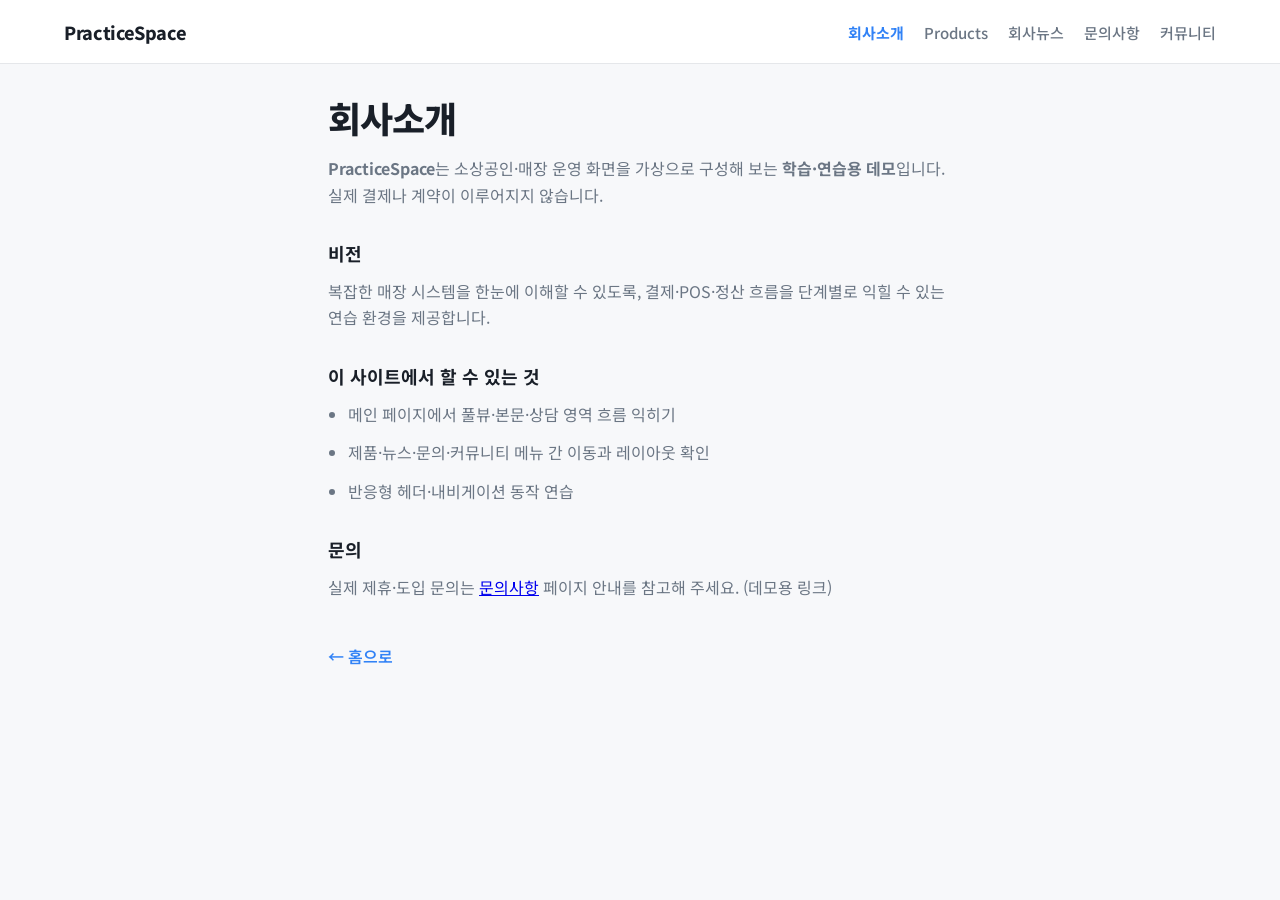
==== about-us.html @ 1f7ce04a "main" ====
<!DOCTYPE html>
<html lang="ko">
<head>
    <meta charset="UTF-8">
    <meta name="viewport" content="width=device-width, initial-scale=1.0">
    <title>회사소개 — PracticeSpace</title>
    <link rel="preconnect" href="https://fonts.googleapis.com">
    <link rel="preconnect" href="https://fonts.gstatic.com" crossorigin>
    <link href="https://fonts.googleapis.com/css2?family=Noto+Sans+KR:wght@400;500;600;700;800&display=swap" rel="stylesheet">
    <link rel="stylesheet" href="css/style.css">
</head>
<body class="subpage-body">
    <header class="tp-header">
        <div class="tp-header__inner">
            <a href="index.html" class="tp-logo" aria-label="PracticeSpace 홈">
                <span class="tp-logo__text">PracticeSpace</span>
            </a>
            <button type="button" class="tp-nav-toggle" aria-label="메뉴 열기" aria-expanded="false" aria-controls="tp-nav"></button>
            <nav id="tp-nav" class="tp-nav" aria-label="Main navigation">
                <ul class="tp-nav__list">
                    <li><a href="about-us.html" aria-current="page">회사소개</a></li>
                    <li><a href="products.html">Products</a></li>
                    <li><a href="company-news.html">회사뉴스</a></li>
                    <li><a href="reviews-inquiries.html">문의사항</a></li>
                    <li><a href="customer-support.html">커뮤니티</a></li>
                </ul>
            </nav>
        </div>
    </header>
    <main class="sub-main">
        <h1>회사소개</h1>
        <p><strong>PracticeSpace</strong>는 소상공인·매장 운영 화면을 가상으로 구성해 보는 <strong>학습·연습용 데모</strong>입니다. 실제 결제나 계약이 이루어지지 않습니다.</p>
        <h2>비전</h2>
        <p>복잡한 매장 시스템을 한눈에 이해할 수 있도록, 결제·POS·정산 흐름을 단계별로 익힐 수 있는 연습 환경을 제공합니다.</p>
        <h2>이 사이트에서 할 수 있는 것</h2>
        <ul>
            <li>메인 페이지에서 풀뷰·본문·상담 영역 흐름 익히기</li>
            <li>제품·뉴스·문의·커뮤니티 메뉴 간 이동과 레이아웃 확인</li>
            <li>반응형 헤더·내비게이션 동작 연습</li>
        </ul>
        <h2>문의</h2>
        <p>실제 제휴·도입 문의는 <a href="reviews-inquiries.html">문의사항</a> 페이지 안내를 참고해 주세요. (데모용 링크)</p>
        <a class="sub-back" href="index.html">← 홈으로</a>
    </main>
    <script src="js/script.js"></script>
</body>
</html>
---- css/style.css ----
/* PracticeSpace 레이아웃 + fullPage (첫/중/끝 3섹션) */
:root {
  --tp-blue: #3182f6;
  --tp-blue-dark: #1b64da;
  --tp-bg: #f7f8fa;
  --tp-text: #191f28;
  --tp-muted: #6b7684;
  --tp-line: rgba(0, 27, 55, 0.1);
  --header-h: 4rem;
}

*,
*::before,
*::after {
  box-sizing: border-box;
}

html {
  scroll-behavior: smooth;
}

body {
  margin: 0;
  font-family: "Noto Sans KR", system-ui, sans-serif;
  font-size: 16px;
  color: var(--tp-text);
  background: #fff;
  -webkit-font-smoothing: antialiased;
}

/* —— Header —— */
.tp-header {
  position: fixed;
  top: 0;
  left: 0;
  right: 0;
  z-index: 300;
  height: var(--header-h);
  background: rgba(255, 255, 255, 0.92);
  backdrop-filter: blur(12px);
  border-bottom: 1px solid var(--tp-line);
}

.tp-header__inner {
  display: flex;
  align-items: center;
  justify-content: space-between;
  max-width: 1200px;
  height: 100%;
  margin: 0 auto;
  padding: 0 clamp(1rem, 3vw, 1.5rem);
}

.tp-logo {
  display: inline-flex;
  align-items: center;
  gap: 0.5rem;
  text-decoration: none;
  color: var(--tp-text);
  font-weight: 800;
  font-size: 1.125rem;
  letter-spacing: -0.02em;
}

.tp-logo__mark {
  width: 1.75rem;
  height: 1.75rem;
  border-radius: 8px;
  background: linear-gradient(135deg, var(--tp-blue) 0%, #5b9eff 100%);
}

.tp-nav-toggle {
  display: none;
  width: 2.75rem;
  height: 2.75rem;
  border: none;
  border-radius: 10px;
  background: var(--tp-bg);
  cursor: pointer;
}

.tp-nav-toggle::before {
  content: "";
  display: block;
  width: 1.15rem;
  height: 2px;
  margin: 0 auto;
  background: var(--tp-text);
  border-radius: 1px;
  box-shadow: 0 -6px 0 var(--tp-text), 0 6px 0 var(--tp-text);
}

.tp-nav {
  display: flex;
  align-items: center;
  gap: clamp(1rem, 2vw, 2rem);
}

.tp-nav__list {
  display: flex;
  flex-wrap: wrap;
  gap: 0.35rem 1.25rem;
  list-style: none;
  margin: 0;
  padding: 0;
}

.tp-nav__list a {
  color: var(--tp-muted);
  text-decoration: none;
  font-size: 0.9375rem;
  font-weight: 500;
  white-space: nowrap;
}

.tp-nav__list a:hover {
  color: var(--tp-text);
}

.tp-nav__list a[aria-current="page"] {
  color: var(--tp-blue);
  font-weight: 700;
}

.tp-nav__cta {
  display: flex;
  align-items: center;
  gap: 0.5rem;
}

.tp-btn {
  display: inline-flex;
  align-items: center;
  justify-content: center;
  padding: 0.55rem 1rem;
  font-size: 0.875rem;
  font-weight: 600;
  border-radius: 10px;
  text-decoration: none;
  border: none;
  cursor: pointer;
  font-family: inherit;
  transition: background 0.2s, color 0.2s, transform 0.15s;
}

.tp-btn--primary {
  background: var(--tp-blue);
  color: #fff;
}

.tp-btn--primary:hover {
  background: var(--tp-blue-dark);
}

.tp-btn--ghost {
  background: transparent;
  color: var(--tp-text);
  border: 1px solid var(--tp-line);
}

.tp-btn--ghost:hover {
  background: var(--tp-bg);
}

.tp-btn--lg {
  padding: 0.85rem 1.5rem;
  font-size: 1rem;
  border-radius: 12px;
}

.tp-btn--inverse {
  background: #fff;
  color: var(--tp-blue);
}

.tp-btn--inverse:hover {
  background: #eef4ff;
}

.tp-btn--ghost-inverse {
  background: transparent;
  color: rgba(255, 255, 255, 0.92);
  border: 1px solid rgba(255, 255, 255, 0.35);
}

.tp-btn--ghost-inverse:hover {
  background: rgba(255, 255, 255, 0.1);
}

@media (max-width: 960px) {
  .tp-nav-toggle {
    display: block;
  }

  .tp-nav {
    position: fixed;
    top: var(--header-h);
    left: 0;
    right: 0;
    flex-direction: column;
    align-items: stretch;
    padding: 1rem 1.25rem 1.5rem;
    background: #fff;
    border-bottom: 1px solid var(--tp-line);
    visibility: hidden;
    opacity: 0;
    transform: translateY(-6px);
    pointer-events: none;
    transition: opacity 0.2s, visibility 0.2s, transform 0.2s;
  }

  .tp-nav.is-open {
    visibility: visible;
    opacity: 1;
    transform: translateY(0);
    pointer-events: auto;
  }

  .tp-nav__list {
    flex-direction: column;
    gap: 0;
  }

  .tp-nav__list li {
    border-bottom: 1px solid var(--tp-line);
  }

  .tp-nav__list a {
    display: block;
    padding: 0.85rem 0;
  }

  .tp-nav__cta {
    flex-direction: column;
    margin-top: 0.75rem;
  }

  .tp-nav__cta .tp-btn {
    width: 100%;
  }
}

/* —— fullPage sections —— */
.tp-main .section {
  position: relative;
}

/* autoScrolling: false — 문서 스크롤이 막히지 않도록 */
html.fp-enabled,
html.fp-enabled body {
  height: auto;
  min-height: 100%;
  overflow-x: hidden;
  overflow-y: auto;
}

html.fp-enabled #fullpage.tp-main {
  height: auto !important;
  touch-action: pan-y;
}

.section-intro {
  position: relative;
  display: flex;
  align-items: center;
  justify-content: center;
  min-height: 100vh;
  overflow: hidden;
  background: #0c1220;
  color: #fff;
}

.intro-bg-flicking.flicking-viewport {
  position: absolute;
  inset: 0;
  z-index: 0;
  width: 100%;
  height: 100%;
}

.intro-bg-flicking .flicking-camera,
.intro-bg-flicking .flicking-panel {
  height: 100%;
}

.intro-bg-flicking .flicking-panel {
  width: 100%;
  margin: 0;
  overflow: hidden;
}

.intro-bg-flicking .flicking-panel img {
  display: block;
  width: 100%;
  height: 100%;
  object-fit: cover;
  object-position: center;
  transform: scale(1.03);
  pointer-events: none;
  user-select: none;
}

.intro-bg-overlay {
  position: absolute;
  inset: 0;
  z-index: 1;
  pointer-events: none;
  background: linear-gradient(
    120deg,
    rgba(8, 12, 24, 0.88) 0%,
    rgba(12, 20, 40, 0.55) 45%,
    rgba(15, 23, 42, 0.42) 100%
  );
}

.section-intro__inner {
  position: relative;
  z-index: 2;
  text-align: center;
  max-width: 40rem;
  padding: 2rem clamp(1rem, 4vw, 2rem);
}

.section-intro__badge {
  display: inline-flex;
  align-items: center;
  justify-content: center;
  width: 2rem;
  height: 2rem;
  margin: 0 auto 1rem;
  border-radius: 50%;
  background: #fff;
  font-weight: 800;
  font-size: 0.875rem;
  color: var(--tp-blue);
  box-shadow: 0 4px 16px rgba(0, 0, 0, 0.25);
}

.section-intro__title {
  margin: 0 0 0.75rem;
  font-size: clamp(1.75rem, 5vw, 2.75rem);
  font-weight: 800;
  letter-spacing: -0.04em;
  line-height: 1.15;
  color: #fff;
  text-shadow: 0 2px 24px rgba(0, 0, 0, 0.35);
}

.section-intro__sub {
  margin: 0 0 1.75rem;
  font-size: clamp(1rem, 2.5vw, 1.25rem);
  color: rgba(255, 255, 255, 0.88);
  font-weight: 500;
}

.tp-chips {
  display: flex;
  flex-wrap: wrap;
  justify-content: center;
  gap: 0.5rem;
  max-width: 36rem;
  margin: 0 auto 2rem;
  padding: 0;
  list-style: none;
}

.tp-chip {
  padding: 0.55rem 1rem;
  border: 1px solid rgba(25, 31, 40, 0.12);
  border-radius: 999px;
  background: #fff;
  font-family: inherit;
  font-size: 0.875rem;
  font-weight: 600;
  color: var(--tp-text);
  cursor: pointer;
  transition: border-color 0.2s, box-shadow 0.2s, transform 0.15s;
}

.tp-chip:hover {
  border-color: var(--tp-blue);
  box-shadow: 0 2px 12px rgba(49, 130, 246, 0.2);
}

.tp-chip:active {
  transform: scale(0.98);
}

/* 중간: fp-auto-height — 뷰포트 고정 없이 문서처럼 스크롤 */
.section-stream {
  background: #fff;
}

.section-stream__inner {
  max-width: 960px;
  margin: 0 auto;
  padding: clamp(2rem, 5vw, 3.5rem) clamp(1rem, 4vw, 1.5rem) 3rem;
}

.tp-block {
  margin-bottom: clamp(2.5rem, 5vw, 4rem);
}

.tp-block--alt {
  margin-left: -1rem;
  margin-right: -1rem;
  padding: clamp(2rem, 4vw, 3rem) clamp(1rem, 4vw, 1.5rem);
  background: var(--tp-bg);
  border-radius: 16px;
}

.tp-block__title {
  margin: 0 0 0.75rem;
  font-size: clamp(1.35rem, 3vw, 1.75rem);
  font-weight: 800;
  letter-spacing: -0.03em;
}

.tp-block__lede {
  margin: 0 0 1.5rem;
  color: var(--tp-muted);
  line-height: 1.65;
  max-width: 52ch;
}

.tp-cards {
  display: grid;
  gap: 1rem;
}

@media (min-width: 640px) {
  .tp-cards {
    grid-template-columns: repeat(3, 1fr);
  }
}

.tp-card {
  padding: 1.25rem;
  border: 1px solid var(--tp-line);
  border-radius: 14px;
  background: #fff;
}

.tp-card__t {
  margin: 0 0 0.5rem;
  font-size: 1rem;
  font-weight: 700;
}

.tp-card__p {
  margin: 0;
  font-size: 0.875rem;
  color: var(--tp-muted);
  line-height: 1.55;
}

.tp-list {
  margin: 0;
  padding-left: 1.2rem;
  color: var(--tp-muted);
  line-height: 1.8;
}

.tp-combo-row {
  display: flex;
  flex-direction: column;
  gap: 0.75rem;
}

@media (min-width: 720px) {
  .tp-combo-row {
    flex-direction: row;
  }
}

.tp-combo {
  flex: 1;
  padding: 1.1rem 1.25rem;
  border-radius: 12px;
  border: 1px solid var(--tp-line);
  background: #fff;
}

.tp-combo__name {
  display: block;
  font-weight: 700;
  margin-bottom: 0.25rem;
}

.tp-combo__meta {
  font-size: 0.8125rem;
  color: var(--tp-muted);
}

.tp-quote {
  margin: 0;
  padding: 1.25rem 1.35rem;
  border-left: 4px solid var(--tp-blue);
  background: #fff;
  border-radius: 0 12px 12px 0;
  font-size: 1rem;
  line-height: 1.6;
  color: var(--tp-text);
}

/* 마지막: fp-auto-height — CTA 최소 풀뷰 + 푸터 이어짐 */
.section-closing {
  background: #0b1220;
  color: #fff;
}

.section-closing__hero {
  min-height: 100vh;
  display: flex;
  flex-direction: column;
  align-items: center;
  justify-content: center;
  text-align: center;
  padding: clamp(2rem, 6vw, 4rem) 1.25rem;
  background: radial-gradient(ellipse 80% 60% at 50% 0%, rgba(49, 130, 246, 0.35), transparent 55%),
    linear-gradient(180deg, #121a2b 0%, #0b1220 100%);
}

.section-closing__title {
  margin: 0 0 0.75rem;
  font-size: clamp(1.5rem, 4vw, 2.25rem);
  font-weight: 800;
  letter-spacing: -0.03em;
  max-width: 18ch;
}

.section-closing__sub {
  margin: 0 0 2rem;
  color: rgba(255, 255, 255, 0.72);
  font-size: 1.0625rem;
}

.section-closing__actions {
  display: flex;
  flex-wrap: wrap;
  gap: 0.75rem;
  justify-content: center;
}

/* —— Footer (마지막 섹션 안) —— */
.tp-footer {
  background: #070b12;
  border-top: 1px solid rgba(255, 255, 255, 0.08);
  padding: 2.5rem 0 2rem;
}

.tp-footer__inner {
  max-width: 960px;
  margin: 0 auto;
  padding: 0 clamp(1rem, 4vw, 1.5rem);
}

.tp-footer__cols {
  display: grid;
  gap: 2rem;
  margin-bottom: 2rem;
}

@media (min-width: 640px) {
  .tp-footer__cols {
    grid-template-columns: repeat(3, 1fr);
  }
}

.tp-footer__head {
  margin: 0 0 0.75rem;
  font-size: 0.8125rem;
  font-weight: 700;
  color: rgba(255, 255, 255, 0.45);
  text-transform: uppercase;
  letter-spacing: 0.06em;
}

.tp-footer__col ul {
  margin: 0;
  padding: 0;
  list-style: none;
}

.tp-footer__col a {
  display: block;
  padding: 0.35rem 0;
  color: rgba(255, 255, 255, 0.78);
  text-decoration: none;
  font-size: 0.875rem;
}

.tp-footer__col a:hover {
  color: #fff;
}

.tp-footer__legal {
  margin: 0;
  padding-top: 1.5rem;
  border-top: 1px solid rgba(255, 255, 255, 0.08);
  font-size: 0.75rem;
  color: rgba(255, 255, 255, 0.4);
  line-height: 1.5;
}

/* fullPage 우측 네비 점 */
#fp-nav ul li a span {
  background: rgba(25, 31, 40, 0.25);
}

#fp-nav ul li a.active span {
  background: var(--tp-blue);
}

html.fp-responsive .tp-header + .tp-main {
  padding-top: var(--header-h);
}

body.nav-open {
  overflow: hidden;
}

/* —— Standalone English subpages —— */
.subpage-body {
  margin: 0;
  min-height: 100vh;
  background: var(--tp-bg);
  color: var(--tp-text);
  font-family: "Noto Sans KR", system-ui, sans-serif;
}

.sub-main {
  max-width: 42rem;
  margin: 0 auto;
  padding: calc(var(--header-h) + 2rem) clamp(1rem, 4vw, 1.5rem) 3rem;
}

.sub-main h1 {
  margin: 0 0 1rem;
  font-size: clamp(1.75rem, 4vw, 2.25rem);
  font-weight: 800;
  letter-spacing: -0.03em;
  line-height: 1.2;
}

.sub-main .sub-heading-en {
  font-weight: 600;
  font-size: 0.55em;
  color: var(--tp-muted);
  margin-left: 0.2em;
  vertical-align: 0.08em;
}

.sub-main h2 {
  margin: 2rem 0 0.75rem;
  font-size: 1.125rem;
  font-weight: 700;
}

.sub-main p,
.sub-main li {
  margin: 0 0 0.75rem;
  line-height: 1.65;
  color: var(--tp-muted);
}

.sub-main ul {
  margin: 0 0 1rem;
  padding-left: 1.25rem;
}

.sub-back {
  display: inline-block;
  margin-top: 2rem;
  font-weight: 600;
  color: var(--tp-blue);
  text-decoration: none;
}

.sub-back:hover {
  text-decoration: underline;
}

.sub-back:focus-visible {
  outline: 2px solid var(--tp-blue);
  outline-offset: 3px;
  border-radius: 4px;
}
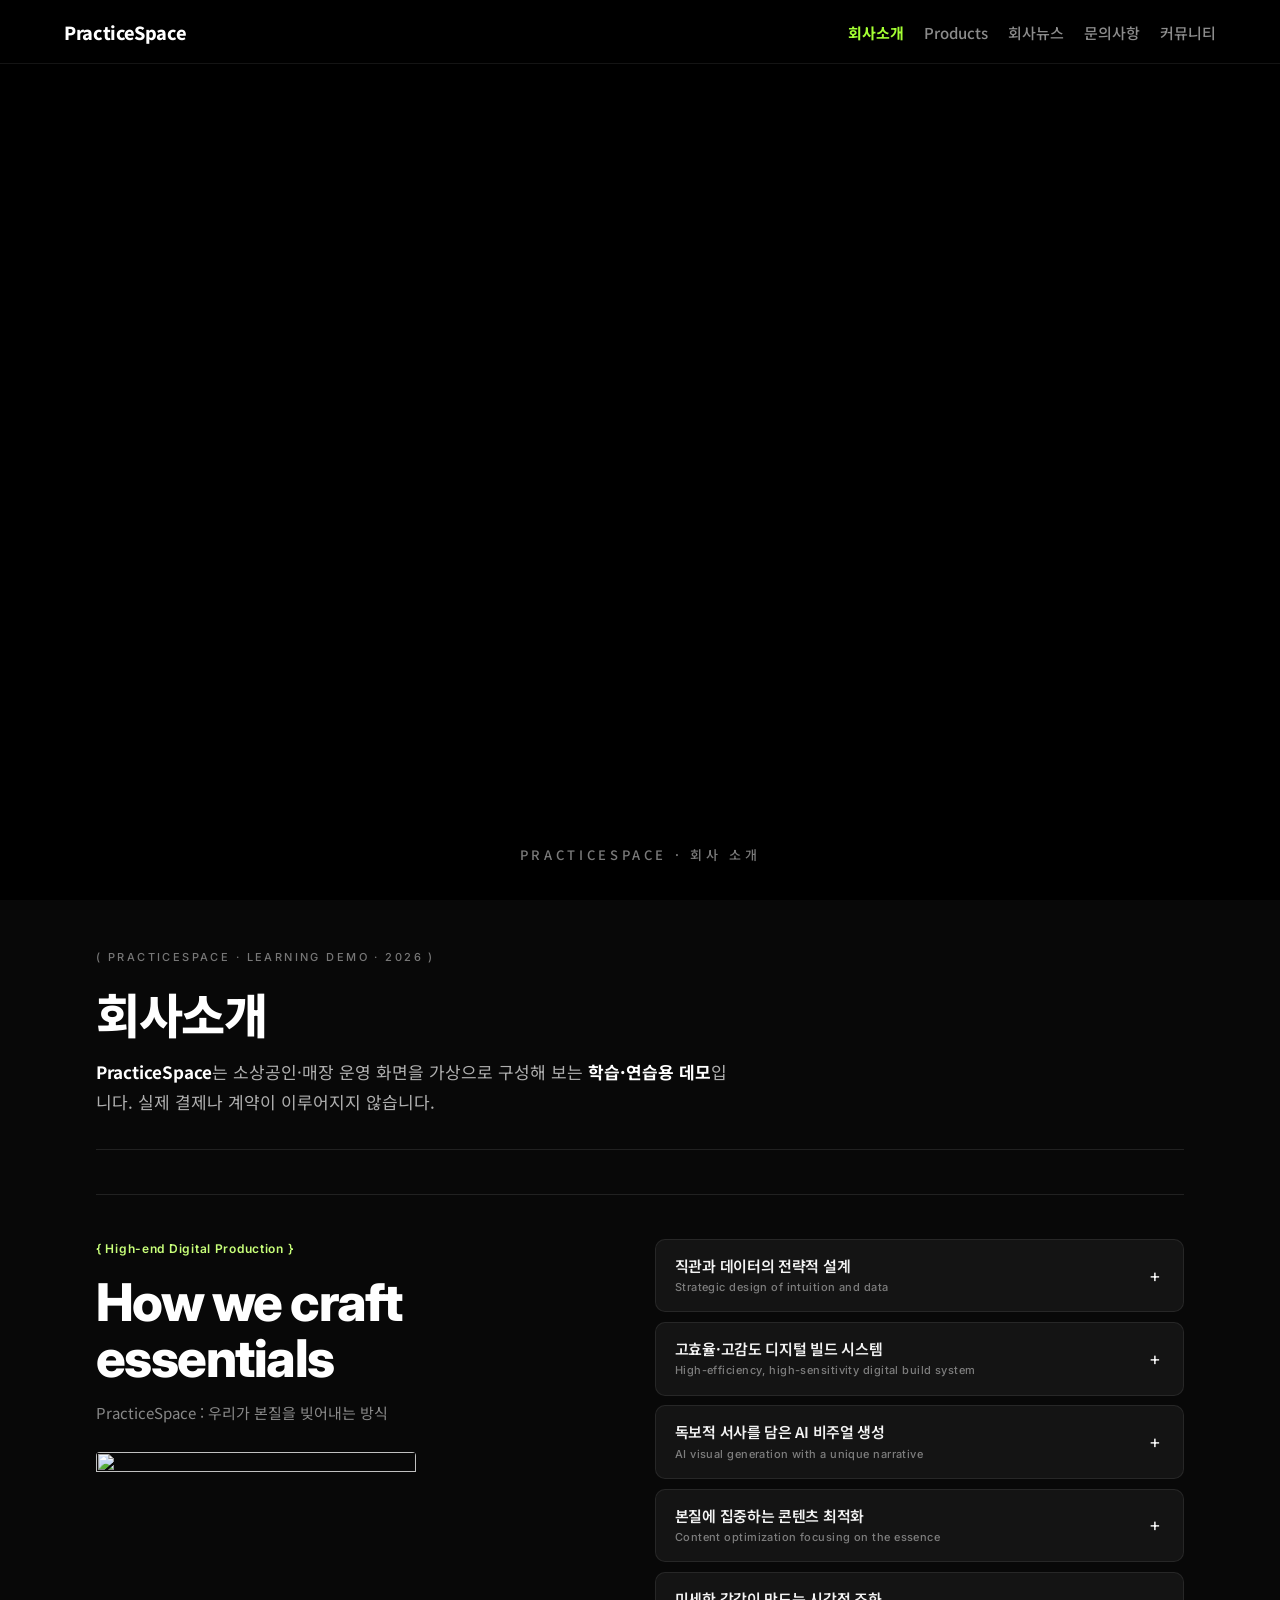
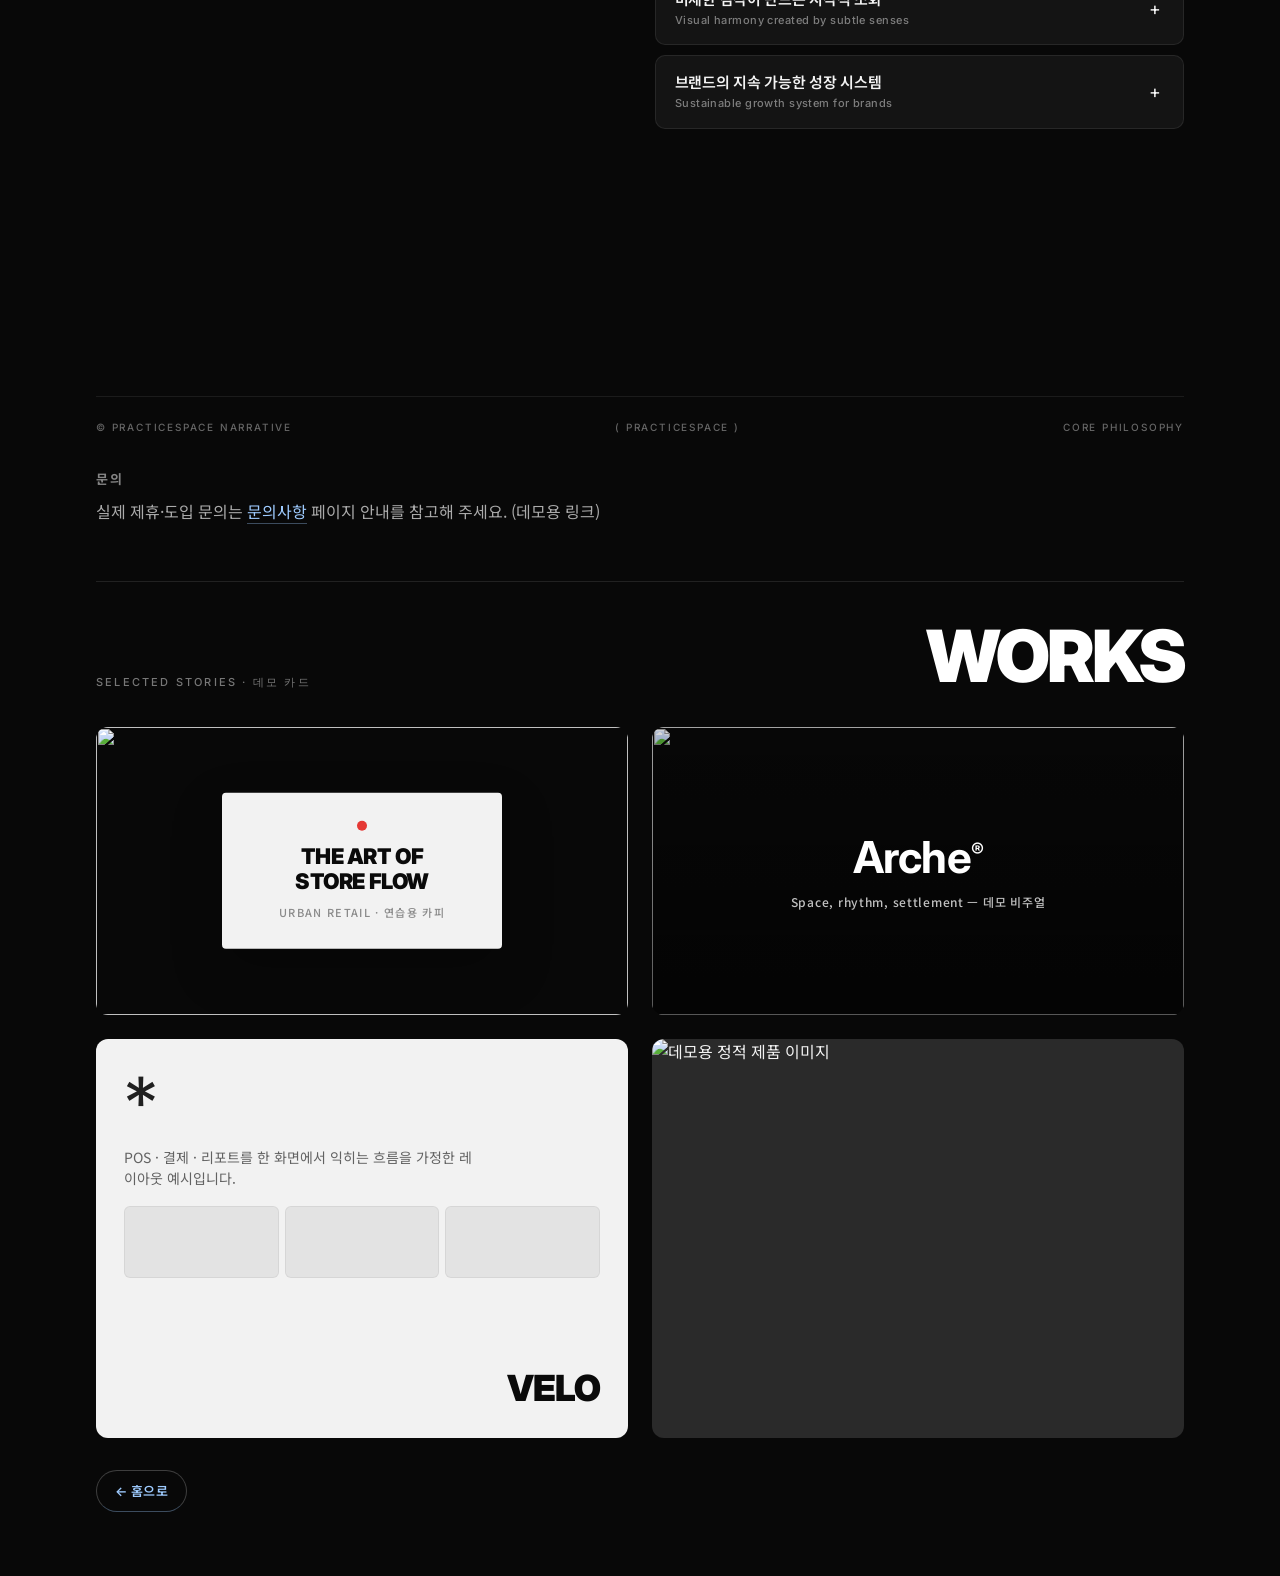
==== commit 8e32d74c: "add contets" ====
--- a/about-us.html
+++ b/about-us.html
@@ -6,10 +6,11 @@
     <title>회사소개 — PracticeSpace</title>
     <link rel="preconnect" href="https://fonts.googleapis.com">
     <link rel="preconnect" href="https://fonts.gstatic.com" crossorigin>
-    <link href="https://fonts.googleapis.com/css2?family=Noto+Sans+KR:wght@400;500;600;700;800&display=swap" rel="stylesheet">
+    <link href="https://fonts.googleapis.com/css2?family=Inter:wght@400;500;600;700;800;900&family=Noto+Sans+KR:wght@400;500;600;700;800&display=swap" rel="stylesheet">
     <link rel="stylesheet" href="css/style.css">
+    <link rel="stylesheet" href="https://cdn.jsdelivr.net/npm/lenis@1.2.3/dist/lenis.css">
 </head>
-<body class="subpage-body">
+<body class="subpage-body subpage-body--about">
     <header class="tp-header">
         <div class="tp-header__inner">
             <a href="index.html" class="tp-logo" aria-label="PracticeSpace 홈">
@@ -27,21 +28,160 @@
             </nav>
         </div>
     </header>
-    <main class="sub-main">
-        <h1>회사소개</h1>
-        <p><strong>PracticeSpace</strong>는 소상공인·매장 운영 화면을 가상으로 구성해 보는 <strong>학습·연습용 데모</strong>입니다. 실제 결제나 계약이 이루어지지 않습니다.</p>
-        <h2>비전</h2>
-        <p>복잡한 매장 시스템을 한눈에 이해할 수 있도록, 결제·POS·정산 흐름을 단계별로 익힐 수 있는 연습 환경을 제공합니다.</p>
-        <h2>이 사이트에서 할 수 있는 것</h2>
-        <ul>
-            <li>메인 페이지에서 풀뷰·본문·상담 영역 흐름 익히기</li>
-            <li>제품·뉴스·문의·커뮤니티 메뉴 간 이동과 레이아웃 확인</li>
-            <li>반응형 헤더·내비게이션 동작 연습</li>
-        </ul>
-        <h2>문의</h2>
-        <p>실제 제휴·도입 문의는 <a href="reviews-inquiries.html">문의사항</a> 페이지 안내를 참고해 주세요. (데모용 링크)</p>
-        <a class="sub-back" href="index.html">← 홈으로</a>
+
+    <section class="about-hero" aria-labelledby="about-hero-heading">
+        <div class="about-hero__inner">
+            <h1 id="about-hero-heading" class="about-hero__title">About Us</h1>
+        </div>
+        <p class="about-hero__tagline">PracticeSpace · 회사 소개</p>
+    </section>
+
+    <main class="sub-main sub-main--about">
+        <header class="about-editorial">
+            <p class="about-editorial__eyebrow">( PracticeSpace · Learning demo · 2026 )</p>
+            <h2 class="about-content__title">회사소개</h2>
+            <p class="about-content__lede"><strong>PracticeSpace</strong>는 소상공인·매장 운영 화면을 가상으로 구성해 보는 <strong>학습·연습용 데모</strong>입니다. 실제 결제나 계약이 이루어지지 않습니다.</p>
+        </header>
+
+        <section class="about-philosophy" aria-labelledby="about-philosophy-heading">
+            <div class="about-philosophy__left">
+                <p class="about-philosophy__tag">{ High-end Digital Production }</p>
+                <h2 id="about-philosophy-heading" class="about-philosophy__title">How we craft essentials</h2>
+                <p class="about-philosophy__lede">PracticeSpace : 우리가 본질을 빚어내는 방식</p>
+                <figure class="about-philosophy__figure">
+                    <img src="https://picsum.photos/id/189/640/960?grayscale" alt="" width="640" height="960" loading="lazy" decoding="async">
+                </figure>
+            </div>
+            <div class="about-philosophy__right">
+                <div class="about-acc">
+                    <details class="about-acc__item" name="about-essentials">
+                        <summary class="about-acc__summary">
+                            <span class="about-acc__text">
+                                <span class="about-acc__ko">직관과 데이터의 전략적 설계</span>
+                                <span class="about-acc__en">Strategic design of intuition and data</span>
+                            </span>
+                            <span class="about-acc__icon" aria-hidden="true"></span>
+                        </summary>
+                        <div class="about-acc__panel">
+                            <p>매장 흐름을 화면 단위로 쪼개어, 직관과 수치가 함께 읽히는 연습 구조를 지향합니다.</p>
+                        </div>
+                    </details>
+                    <details class="about-acc__item" name="about-essentials">
+                        <summary class="about-acc__summary">
+                            <span class="about-acc__text">
+                                <span class="about-acc__ko">고효율·고감도 디지털 빌드 시스템</span>
+                                <span class="about-acc__en">High-efficiency, high-sensitivity digital build system</span>
+                            </span>
+                            <span class="about-acc__icon" aria-hidden="true"></span>
+                        </summary>
+                        <div class="about-acc__panel">
+                            <p>결제·POS·정산 UI를 가볍게 유지하면서도, 실무에 가까운 밀도를 담은 데모 빌드입니다.</p>
+                        </div>
+                    </details>
+                    <details class="about-acc__item" name="about-essentials">
+                        <summary class="about-acc__summary">
+                            <span class="about-acc__text">
+                                <span class="about-acc__ko">독보적 서사를 담은 AI 비주얼 생성</span>
+                                <span class="about-acc__en">AI visual generation with a unique narrative</span>
+                            </span>
+                            <span class="about-acc__icon" aria-hidden="true"></span>
+                        </summary>
+                        <div class="about-acc__panel">
+                            <p>인트로·카드 등 시각 요소로 브랜드 톤을 유지하며, 학습 동선을 따라가는 내러티브를 구성합니다.</p>
+                        </div>
+                    </details>
+                    <details class="about-acc__item" name="about-essentials">
+                        <summary class="about-acc__summary">
+                            <span class="about-acc__text">
+                                <span class="about-acc__ko">본질에 집중하는 콘텐츠 최적화</span>
+                                <span class="about-acc__en">Content optimization focusing on the essence</span>
+                            </span>
+                            <span class="about-acc__icon" aria-hidden="true"></span>
+                        </summary>
+                        <div class="about-acc__panel">
+                            <p>불필요한 기능 설명을 줄이고, 사장님이 바로 손대 볼 수 있는 핵심 경로에 집중합니다.</p>
+                        </div>
+                    </details>
+                    <details class="about-acc__item" name="about-essentials">
+                        <summary class="about-acc__summary">
+                            <span class="about-acc__text">
+                                <span class="about-acc__ko">미세한 감각이 만드는 시각적 조화</span>
+                                <span class="about-acc__en">Visual harmony created by subtle senses</span>
+                            </span>
+                            <span class="about-acc__icon" aria-hidden="true"></span>
+                        </summary>
+                        <div class="about-acc__panel">
+                            <p>타이포·여백·모션의 간격을 맞춰, 긴 연습에도 눈이 편한 화면 균형을 맞춥니다.</p>
+                        </div>
+                    </details>
+                    <details class="about-acc__item" name="about-essentials">
+                        <summary class="about-acc__summary">
+                            <span class="about-acc__text">
+                                <span class="about-acc__ko">브랜드의 지속 가능한 성장 시스템</span>
+                                <span class="about-acc__en">Sustainable growth system for brands</span>
+                            </span>
+                            <span class="about-acc__icon" aria-hidden="true"></span>
+                        </summary>
+                        <div class="about-acc__panel">
+                            <p>데모이지만 확장 가능한 정보 구조를 염두에 두고, 이후 실서비스로 옮길 때를 상정합니다.</p>
+                        </div>
+                    </details>
+                </div>
+            </div>
+            <footer class="about-philosophy__foot">
+                <span>© PracticeSpace narrative</span>
+                <span>( PracticeSpace )</span>
+                <span>CORE PHILOSOPHY</span>
+            </footer>
+        </section>
+
+        <h2 class="about-prose__h">문의</h2>
+        <p class="about-prose__p">실제 제휴·도입 문의는 <a href="reviews-inquiries.html">문의사항</a> 페이지 안내를 참고해 주세요. (데모용 링크)</p>
+
+        <section class="about-card-news" aria-labelledby="about-card-news-heading">
+            <div class="about-card-news__head">
+                <p class="about-card-news__eyebrow">Selected stories · 데모 카드</p>
+                <h2 id="about-card-news-heading" class="about-card-news__title">WORKS</h2>
+            </div>
+            <div class="about-card-news__grid">
+                <article class="about-card about-card--split">
+                    <div class="about-card__media" aria-hidden="true">
+                        <img src="https://picsum.photos/id/48/800/600" alt="" width="800" height="600" loading="lazy" decoding="async">
+                    </div>
+                    <div class="about-card__panel">
+                        <span class="about-card__accent" aria-hidden="true"></span>
+                        <h3 class="about-card__h">THE ART OF<br>STORE FLOW</h3>
+                        <p class="about-card__meta">Urban retail · 연습용 카피</p>
+                    </div>
+                </article>
+                <article class="about-card about-card--cover">
+                    <img class="about-card__bg" src="https://picsum.photos/id/201/800/600" alt="" width="800" height="600" loading="lazy" decoding="async">
+                    <div class="about-card__overlay"></div>
+                    <div class="about-card__cover-body">
+                        <h3 class="about-card__cover-title">Arche<span class="about-card__reg">®</span></h3>
+                        <p class="about-card__cover-sub">Space, rhythm, settlement — 데모 비주얼</p>
+                    </div>
+                </article>
+                <article class="about-card about-card--paper">
+                    <span class="about-card__star" aria-hidden="true">*</span>
+                    <p class="about-card__paper-lede">POS · 결제 · 리포트를 한 화면에서 익히는 흐름을 가정한 레이아웃 예시입니다.</p>
+                    <div class="about-card__paper-ui" aria-hidden="true">
+                        <span></span><span></span><span></span>
+                    </div>
+                    <h3 class="about-card__paper-brand">VELO</h3>
+                </article>
+                <article class="about-card about-card--product">
+                    <img src="https://picsum.photos/id/429/800/600" alt="데모용 정적 제품 이미지" width="800" height="600" loading="lazy" decoding="async">
+                </article>
+            </div>
+        </section>
+
+        <a class="sub-back sub-back--about" href="index.html">← 홈으로</a>
     </main>
+    <script src="https://cdn.jsdelivr.net/npm/lenis@1.2.3/dist/lenis.min.js"></script>
     <script src="js/script.js"></script>
+    <script src="https://cdn.jsdelivr.net/npm/gsap@3.12.5/dist/gsap.min.js"></script>
+    <script src="https://cdn.jsdelivr.net/npm/gsap@3.12.5/dist/ScrollTrigger.min.js"></script>
+    <script src="js/about-us-gsap.js"></script>
 </body>
 </html>
--- a/css/style.css
+++ b/css/style.css
@@ -1,11 +1,15 @@
 /* PracticeSpace 레이아웃 + fullPage (첫/중/끝 3섹션) */
 :root {
-  --tp-blue: #3182f6;
-  --tp-blue-dark: #1b64da;
-  --tp-bg: #f7f8fa;
-  --tp-text: #191f28;
-  --tp-muted: #6b7684;
-  --tp-line: rgba(0, 27, 55, 0.1);
+  /* products.html 기준 다크 에디토리얼 톤 (전역) */
+  --tp-blue: #6ea8ff;
+  --tp-blue-dark: #4f8cef;
+  --tp-lime: #a4ff33;
+  --tp-bg: #080808;
+  --tp-surface: #121212;
+  --tp-surface-2: #1a1a1a;
+  --tp-text: #f2f2f2;
+  --tp-muted: rgba(242, 242, 242, 0.55);
+  --tp-line: rgba(255, 255, 255, 0.12);
   --header-h: 4rem;
 }
 
@@ -15,8 +19,10 @@
   box-sizing: border-box;
 }
 
+/* Lenis가 스무스 스크롤을 담당하므로 CSS scroll-behavior와 이중 적용하지 않음 */
 html {
-  scroll-behavior: smooth;
+  scroll-behavior: auto;
+  color-scheme: dark;
 }
 
 body {
@@ -24,7 +30,7 @@
   font-family: "Noto Sans KR", system-ui, sans-serif;
   font-size: 16px;
   color: var(--tp-text);
-  background: #fff;
+  background: var(--tp-bg);
   -webkit-font-smoothing: antialiased;
 }
 
@@ -36,9 +42,9 @@
   right: 0;
   z-index: 300;
   height: var(--header-h);
-  background: rgba(255, 255, 255, 0.92);
-  backdrop-filter: blur(12px);
-  border-bottom: 1px solid var(--tp-line);
+  background: rgba(0, 0, 0, 0.78);
+  backdrop-filter: blur(14px);
+  border-bottom: 1px solid rgba(255, 255, 255, 0.08);
 }
 
 .tp-header__inner {
@@ -56,7 +62,7 @@
   align-items: center;
   gap: 0.5rem;
   text-decoration: none;
-  color: var(--tp-text);
+  color: #fff;
   font-weight: 800;
   font-size: 1.125rem;
   letter-spacing: -0.02em;
@@ -75,7 +81,7 @@
   height: 2.75rem;
   border: none;
   border-radius: 10px;
-  background: var(--tp-bg);
+  background: rgba(255, 255, 255, 0.08);
   cursor: pointer;
 }
 
@@ -85,9 +91,9 @@
   width: 1.15rem;
   height: 2px;
   margin: 0 auto;
-  background: var(--tp-text);
+  background: #fff;
   border-radius: 1px;
-  box-shadow: 0 -6px 0 var(--tp-text), 0 6px 0 var(--tp-text);
+  box-shadow: 0 -6px 0 #fff, 0 6px 0 #fff;
 }
 
 .tp-nav {
@@ -106,7 +112,7 @@
 }
 
 .tp-nav__list a {
-  color: var(--tp-muted);
+  color: rgba(255, 255, 255, 0.55);
   text-decoration: none;
   font-size: 0.9375rem;
   font-weight: 500;
@@ -114,11 +120,11 @@
 }
 
 .tp-nav__list a:hover {
-  color: var(--tp-text);
+  color: #fff;
 }
 
 .tp-nav__list a[aria-current="page"] {
-  color: var(--tp-blue);
+  color: var(--tp-lime);
   font-weight: 700;
 }
 
@@ -154,12 +160,12 @@
 
 .tp-btn--ghost {
   background: transparent;
-  color: var(--tp-text);
-  border: 1px solid var(--tp-line);
+  color: #fff;
+  border: 1px solid rgba(255, 255, 255, 0.28);
 }
 
 .tp-btn--ghost:hover {
-  background: var(--tp-bg);
+  background: rgba(255, 255, 255, 0.08);
 }
 
 .tp-btn--lg {
@@ -170,11 +176,11 @@
 
 .tp-btn--inverse {
   background: #fff;
-  color: var(--tp-blue);
+  color: #0a0a0a;
 }
 
 .tp-btn--inverse:hover {
-  background: #eef4ff;
+  background: #e8e8e8;
 }
 
 .tp-btn--ghost-inverse {
@@ -200,8 +206,8 @@
     flex-direction: column;
     align-items: stretch;
     padding: 1rem 1.25rem 1.5rem;
-    background: #fff;
-    border-bottom: 1px solid var(--tp-line);
+    background: #0a0a0a;
+    border-bottom: 1px solid rgba(255, 255, 255, 0.1);
     visibility: hidden;
     opacity: 0;
     transform: translateY(-6px);
@@ -222,12 +228,13 @@
   }
 
   .tp-nav__list li {
-    border-bottom: 1px solid var(--tp-line);
+    border-bottom: 1px solid rgba(255, 255, 255, 0.08);
   }
 
   .tp-nav__list a {
     display: block;
     padding: 0.85rem 0;
+    color: rgba(255, 255, 255, 0.88);
   }
 
   .tp-nav__cta {
@@ -366,20 +373,20 @@
 
 .tp-chip {
   padding: 0.55rem 1rem;
-  border: 1px solid rgba(25, 31, 40, 0.12);
+  border: 1px solid rgba(255, 255, 255, 0.18);
   border-radius: 999px;
-  background: #fff;
+  background: rgba(255, 255, 255, 0.06);
   font-family: inherit;
   font-size: 0.875rem;
   font-weight: 600;
-  color: var(--tp-text);
+  color: #fff;
   cursor: pointer;
   transition: border-color 0.2s, box-shadow 0.2s, transform 0.15s;
 }
 
 .tp-chip:hover {
-  border-color: var(--tp-blue);
-  box-shadow: 0 2px 12px rgba(49, 130, 246, 0.2);
+  border-color: var(--tp-lime);
+  box-shadow: 0 0 0 1px rgba(164, 255, 51, 0.25);
 }
 
 .tp-chip:active {
@@ -388,7 +395,8 @@
 
 /* 중간: fp-auto-height — 뷰포트 고정 없이 문서처럼 스크롤 */
 .section-stream {
-  background: #fff;
+  background: var(--tp-bg);
+  color: var(--tp-text);
 }
 
 .section-stream__inner {
@@ -405,7 +413,7 @@
   margin-left: -1rem;
   margin-right: -1rem;
   padding: clamp(2rem, 4vw, 3rem) clamp(1rem, 4vw, 1.5rem);
-  background: var(--tp-bg);
+  background: var(--tp-surface-2);
   border-radius: 16px;
 }
 
@@ -414,6 +422,7 @@
   font-size: clamp(1.35rem, 3vw, 1.75rem);
   font-weight: 800;
   letter-spacing: -0.03em;
+  color: #fff;
 }
 
 .tp-block__lede {
@@ -435,16 +444,39 @@
 }
 
 .tp-card {
-  padding: 1.25rem;
+  display: flex;
+  flex-direction: column;
+  overflow: hidden;
   border: 1px solid var(--tp-line);
   border-radius: 14px;
-  background: #fff;
+  background: var(--tp-surface);
+}
+
+.tp-card__media {
+  position: relative;
+  aspect-ratio: 16 / 10;
+  background: var(--tp-bg);
+}
+
+.tp-card__media img {
+  display: block;
+  width: 100%;
+  height: 100%;
+  object-fit: cover;
+}
+
+.tp-card__body {
+  flex: 1;
+  display: flex;
+  flex-direction: column;
+  padding: 1.1rem 1.25rem 1.25rem;
 }
 
 .tp-card__t {
   margin: 0 0 0.5rem;
   font-size: 1rem;
   font-weight: 700;
+  color: #fff;
 }
 
 .tp-card__p {
@@ -478,7 +510,7 @@
   padding: 1.1rem 1.25rem;
   border-radius: 12px;
   border: 1px solid var(--tp-line);
-  background: #fff;
+  background: var(--tp-surface);
 }
 
 .tp-combo__name {
@@ -495,12 +527,12 @@
 .tp-quote {
   margin: 0;
   padding: 1.25rem 1.35rem;
-  border-left: 4px solid var(--tp-blue);
-  background: #fff;
+  border-left: 4px solid var(--tp-lime);
+  background: var(--tp-surface);
   border-radius: 0 12px 12px 0;
   font-size: 1rem;
   line-height: 1.6;
-  color: var(--tp-text);
+  color: rgba(255, 255, 255, 0.9);
 }
 
 /* 마지막: fp-auto-height — CTA 최소 풀뷰 + 푸터 이어짐 */
@@ -605,11 +637,11 @@
 
 /* fullPage 우측 네비 점 */
 #fp-nav ul li a span {
-  background: rgba(25, 31, 40, 0.25);
+  background: rgba(255, 255, 255, 0.22);
 }
 
 #fp-nav ul li a.active span {
-  background: var(--tp-blue);
+  background: var(--tp-lime);
 }
 
 html.fp-responsive .tp-header + .tp-main {
@@ -641,12 +673,13 @@
   font-weight: 800;
   letter-spacing: -0.03em;
   line-height: 1.2;
+  color: #fff;
 }
 
 .sub-main .sub-heading-en {
   font-weight: 600;
   font-size: 0.55em;
-  color: var(--tp-muted);
+  color: rgba(242, 242, 242, 0.45);
   margin-left: 0.2em;
   vertical-align: 0.08em;
 }
@@ -655,6 +688,7 @@
   margin: 2rem 0 0.75rem;
   font-size: 1.125rem;
   font-weight: 700;
+  color: #fff;
 }
 
 .sub-main p,
@@ -669,20 +703,1389 @@
   padding-left: 1.25rem;
 }
 
+.sub-main--community {
+  max-width: min(56rem, 100%);
+}
+
+.sub-main--inquiries {
+  max-width: min(48rem, 100%);
+}
+
+/* —— Products: Awards + 쇼케이스 (전역 다크와 동일 헤더) —— */
+.subpage-body--products {
+  overflow-x: hidden;
+}
+
+.subpage-body--products .sub-main--products {
+  max-width: min(72rem, 100%);
+  margin: 0 auto;
+  padding: calc(var(--header-h) + 2.25rem) clamp(1.25rem, 4vw, 2rem) 3rem;
+}
+
+.products-awards__strip {
+  display: grid;
+  grid-template-columns: 1fr auto 1fr;
+  align-items: center;
+  gap: 0.75rem 1.5rem;
+  margin: 0 0 2.5rem;
+  padding-bottom: 1.75rem;
+  border-bottom: 1px solid rgba(255, 255, 255, 0.12);
+  font-family: Inter, system-ui, sans-serif;
+  font-size: 0.625rem;
+  font-weight: 500;
+  letter-spacing: 0.2em;
+  text-transform: uppercase;
+  color: rgba(255, 255, 255, 0.55);
+}
+
+.sub-main--products .products-awards__strip p {
+  margin: 0;
+  color: inherit;
+}
+
+.products-awards__strip-left {
+  display: flex;
+  align-items: center;
+  gap: 0.5rem;
+  justify-self: start;
+  text-align: left;
+}
+
+.products-awards__strip-dot {
+  flex-shrink: 0;
+  width: 6px;
+  height: 6px;
+  border-radius: 50%;
+  background: #fff;
+}
+
+.products-awards__strip-mid {
+  justify-self: center;
+  text-align: center;
+}
+
+.products-awards__strip-right {
+  justify-self: end;
+  text-align: right;
+}
+
+.products-awards__hero {
+  text-align: center;
+  margin: 0 0 3rem;
+  padding: clamp(1rem, 4vh, 3rem) 0 clamp(2rem, 6vh, 4rem);
+}
+
+.sub-main--products h1.products-awards__title {
+  margin: 0;
+  font-family: Inter, system-ui, sans-serif;
+  font-size: clamp(3.5rem, 14vw, 7.5rem);
+  font-weight: 700;
+  letter-spacing: -0.03em;
+  line-height: 1;
+  color: #fff;
+}
+
+.products-awards__sup {
+  margin-left: 0.15em;
+  font-size: 0.28em;
+  font-weight: 600;
+  letter-spacing: 0.02em;
+  vertical-align: super;
+  color: rgba(255, 255, 255, 0.85);
+}
+
+.products-awards__table-wrap {
+  overflow-x: auto;
+  -webkit-overflow-scrolling: touch;
+  margin: 0 0 2rem;
+}
+
+.products-awards__caption {
+  position: absolute;
+  width: 1px;
+  height: 1px;
+  padding: 0;
+  margin: -1px;
+  overflow: hidden;
+  clip: rect(0, 0, 0, 0);
+  white-space: nowrap;
+  border: 0;
+}
+
+.products-awards__table {
+  width: 100%;
+  min-width: 36rem;
+  border-collapse: collapse;
+  font-family: Inter, "Noto Sans KR", system-ui, sans-serif;
+}
+
+.products-awards__table thead th {
+  position: absolute;
+  width: 1px;
+  height: 1px;
+  padding: 0;
+  margin: -1px;
+  overflow: hidden;
+  clip: rect(0, 0, 0, 0);
+  white-space: nowrap;
+  border: 0;
+}
+
+.products-awards__table tbody td {
+  padding: 1.35rem 0.75rem 1.35rem 0;
+  font-size: 0.9375rem;
+  line-height: 1.45;
+  vertical-align: top;
+  border-bottom: 1px solid rgba(255, 255, 255, 0.2);
+  color: rgba(255, 255, 255, 0.92);
+}
+
+.products-awards__table tbody td:first-child {
+  width: 11%;
+  padding-left: 0;
+  font-weight: 600;
+  color: #fff;
+}
+
+.products-awards__table tbody td:nth-child(2) {
+  width: 18%;
+  font-weight: 500;
+}
+
+.products-awards__table tbody td:nth-child(3) {
+  color: rgba(255, 255, 255, 0.72);
+}
+
+.products-awards__table tbody td:last-child {
+  width: 10%;
+  padding-right: 0;
+  text-align: right;
+  font-size: 0.875rem;
+  color: rgba(255, 255, 255, 0.55);
+}
+
+.products-awards__table tbody tr:last-child td {
+  border-bottom: none;
+}
+
+.sub-main--products p.products-awards__note {
+  margin: 0 0 1.5rem;
+  font-size: 0.75rem;
+  line-height: 1.5;
+  color: rgba(255, 255, 255, 0.38);
+}
+
+@media (max-width: 720px) {
+  .products-awards__strip {
+    grid-template-columns: 1fr;
+    text-align: center;
+  }
+
+  .products-awards__strip-left,
+  .products-awards__strip-mid,
+  .products-awards__strip-right {
+    justify-self: center;
+    text-align: center;
+  }
+
+  .products-awards__strip-left {
+    justify-content: center;
+  }
+}
+
+/* Products: 티어 카드 + CTA + 무한 마퀴 슬라이더 */
+.products-showcase {
+  margin-top: 3rem;
+  padding-top: 3rem;
+  border-top: 1px solid rgba(255, 255, 255, 0.12);
+}
+
+.sub-main--products h2.products-showcase__heading {
+  margin: 0 0 1.75rem;
+  font-family: Inter, system-ui, sans-serif;
+  font-size: clamp(1.5rem, 3.5vw, 2.25rem);
+  font-weight: 700;
+  letter-spacing: -0.02em;
+  color: #fff;
+  text-align: center;
+}
+
+.products-tier-grid {
+  display: grid;
+  grid-template-columns: repeat(3, 1fr);
+  gap: clamp(0.75rem, 2vw, 1.25rem);
+  align-items: stretch;
+}
+
+@media (max-width: 960px) {
+  .products-tier-grid {
+    grid-template-columns: 1fr;
+  }
+}
+
+.products-tier {
+  display: flex;
+  flex-direction: column;
+  padding: clamp(1.25rem, 3vw, 1.65rem);
+  border-radius: 16px;
+  border: 1px solid rgba(255, 255, 255, 0.28);
+  background: transparent;
+}
+
+.products-tier--signature {
+  border: none;
+  background: #a4ff33;
+  color: #0a0a0a;
+}
+
+.products-tier__head {
+  display: flex;
+  align-items: center;
+  justify-content: space-between;
+  gap: 0.75rem;
+  margin-bottom: 1.25rem;
+}
+
+.products-tier__icon {
+  display: flex;
+  color: inherit;
+  opacity: 0.95;
+}
+
+.products-tier__pill {
+  display: inline-block;
+  padding: 0.28rem 0.65rem;
+  border-radius: 999px;
+  font-family: Inter, system-ui, sans-serif;
+  font-size: 0.6875rem;
+  font-weight: 600;
+  letter-spacing: 0.06em;
+  text-transform: uppercase;
+  border: 1px solid rgba(255, 255, 255, 0.45);
+  color: inherit;
+}
+
+.products-tier--signature .products-tier__pill {
+  border-color: rgba(10, 10, 10, 0.35);
+}
+
+.products-tier__title {
+  margin: 0 0 1.1rem;
+  font-family: "Noto Sans KR", Inter, sans-serif;
+  font-size: clamp(1.0625rem, 2.2vw, 1.2rem);
+  font-weight: 700;
+  line-height: 1.35;
+  letter-spacing: -0.02em;
+  color: inherit;
+}
+
+.sub-main--products ul.products-tier__list {
+  margin: 0;
+  padding: 0;
+  list-style: none;
+}
+
+.products-tier__list li {
+  position: relative;
+  margin: 0 0 0.55rem;
+  padding-left: 1.15rem;
+  font-size: 0.8125rem;
+  line-height: 1.45;
+  color: inherit;
+  opacity: 0.92;
+}
+
+.products-tier__list li:last-child {
+  margin-bottom: 0;
+}
+
+.products-tier__list li::before {
+  content: "";
+  position: absolute;
+  left: 0.1rem;
+  top: 0.35rem;
+  width: 0.35rem;
+  height: 0.6rem;
+  border-right: 2px solid currentColor;
+  border-bottom: 2px solid currentColor;
+  transform: rotate(45deg);
+  opacity: 0.85;
+}
+
+.products-showcase__cta-wrap {
+  display: flex;
+  justify-content: center;
+  margin: clamp(1.75rem, 4vw, 2.5rem) 0 0;
+}
+
+.products-showcase__cta {
+  display: inline-flex;
+  align-items: center;
+  justify-content: center;
+  padding: 0.65rem 1.35rem;
+  border-radius: 999px;
+  border: 1px solid rgba(255, 255, 255, 0.45);
+  font-family: Inter, system-ui, sans-serif;
+  font-size: 0.6875rem;
+  font-weight: 600;
+  letter-spacing: 0.14em;
+  text-transform: uppercase;
+  text-decoration: none;
+  color: #fff;
+  transition: background 0.2s, border-color 0.2s;
+}
+
+.products-showcase__cta:hover {
+  background: rgba(255, 255, 255, 0.08);
+  border-color: rgba(255, 255, 255, 0.65);
+}
+
+.products-showcase__cta:focus-visible {
+  outline: 2px solid #a4ff33;
+  outline-offset: 3px;
+}
+
+.products-slider-block {
+  margin-top: clamp(2.25rem, 5vw, 3.25rem);
+}
+
+.products-slider__strip {
+  display: grid;
+  grid-template-columns: 1fr auto 1fr;
+  align-items: center;
+  gap: 0.75rem 1.5rem;
+  margin: 0 0 1.25rem;
+  padding-bottom: 1.25rem;
+  border-bottom: 1px solid rgba(255, 255, 255, 0.1);
+  font-family: Inter, system-ui, sans-serif;
+  font-size: 0.625rem;
+  font-weight: 500;
+  letter-spacing: 0.2em;
+  text-transform: uppercase;
+  color: rgba(255, 255, 255, 0.45);
+}
+
+.sub-main--products .products-slider__strip p {
+  margin: 0;
+  color: inherit;
+}
+
+.products-slider__strip-left {
+  display: flex;
+  align-items: center;
+  gap: 0.5rem;
+  justify-self: start;
+  text-align: left;
+}
+
+.products-slider__strip-mid {
+  justify-self: center;
+  text-align: center;
+}
+
+.products-slider__strip-right {
+  justify-self: end;
+  text-align: right;
+}
+
+.products-marquee {
+  overflow: hidden;
+  width: 100%;
+  mask-image: linear-gradient(90deg, transparent, #000 3%, #000 97%, transparent);
+}
+
+.products-marquee__track {
+  display: flex;
+  width: max-content;
+  animation: products-marquee-x 50s linear infinite;
+}
+
+.products-marquee:hover .products-marquee__track {
+  animation-play-state: paused;
+}
+
+@keyframes products-marquee-x {
+  from {
+    transform: translateX(0);
+  }
+
+  to {
+    transform: translateX(-50%);
+  }
+}
+
+.products-marquee__list {
+  display: flex;
+  flex-shrink: 0;
+  align-items: stretch;
+  gap: 0.85rem;
+  margin: 0;
+  padding: 0 0.35rem;
+  list-style: none;
+}
+
+.products-marquee__slide {
+  flex-shrink: 0;
+}
+
+.products-marquee__slide img {
+  display: block;
+  height: clamp(11rem, 28vw, 15rem);
+  width: auto;
+  aspect-ratio: 400 / 520;
+  border-radius: 12px;
+  object-fit: cover;
+}
+
+@media (prefers-reduced-motion: reduce) {
+  .products-marquee__track {
+    animation: none;
+    flex-wrap: wrap;
+    justify-content: center;
+    width: 100%;
+    max-width: 100%;
+  }
+
+  .products-marquee__list[aria-hidden="true"] {
+    display: none;
+  }
+
+  .products-marquee {
+    mask-image: none;
+  }
+}
+
+@media (max-width: 720px) {
+  .products-slider__strip {
+    grid-template-columns: 1fr;
+    text-align: center;
+  }
+
+  .products-slider__strip-left,
+  .products-slider__strip-mid,
+  .products-slider__strip-right {
+    justify-self: center;
+    text-align: center;
+  }
+
+  .products-slider__strip-left {
+    justify-content: center;
+  }
+}
+
+/* —— 회사소개: Hero(GSAP) + 카드 뉴스 (헤더는 전역 다크) —— */
+.subpage-body--about {
+  overflow-x: hidden;
+}
+
+.about-hero {
+  box-sizing: border-box;
+  position: relative;
+  z-index: 1;
+  /* 스크롤 전: 고정 헤더 아래 남은 높이의 정중앙에 제목(h1) 배치 */
+  min-height: 100vh;
+  min-height: 100svh;
+  padding: var(--header-h) clamp(1.25rem, 5vw, 2.5rem) 0;
+  display: flex;
+  flex-direction: column;
+  align-items: stretch;
+  text-align: center;
+  overflow: visible;
+  background: #000;
+}
+
+.about-hero__inner {
+  flex: 1;
+  display: flex;
+  align-items: center;
+  justify-content: center;
+  min-height: calc(100vh - var(--header-h));
+  min-height: calc(100svh - var(--header-h));
+  width: 100%;
+  max-width: 56rem;
+  margin: 0 auto;
+}
+
+.about-hero__title {
+  margin: 0;
+  font-family: Inter, "Noto Sans KR", system-ui, sans-serif;
+  font-size: clamp(4rem, 22vw, 9.5rem);
+  font-weight: 900;
+  letter-spacing: -0.05em;
+  line-height: 0.92;
+  color: #fff;
+  transform-origin: 50% 50%;
+  opacity: 0;
+}
+
+.about-hero__tagline {
+  position: absolute;
+  left: 0;
+  right: 0;
+  bottom: clamp(1.25rem, 4vh, 2.5rem);
+  margin: 0;
+  padding: 0 clamp(1.25rem, 5vw, 2.5rem);
+  font-size: clamp(0.6875rem, 1.8vw, 0.8125rem);
+  font-weight: 500;
+  color: rgba(255, 255, 255, 0.48);
+  letter-spacing: 0.28em;
+  text-transform: uppercase;
+}
+
+@media (prefers-reduced-motion: reduce) {
+  .about-hero__title {
+    opacity: 1;
+  }
+}
+
+.subpage-body--about .sub-main--about {
+  max-width: min(72rem, 100%);
+  margin: 0 auto;
+  padding: 3rem clamp(1.25rem, 4vw, 2rem) 4rem;
+  background: transparent;
+}
+
+.about-editorial {
+  margin-bottom: 2.5rem;
+  padding-bottom: 2rem;
+  border-bottom: 1px solid rgba(255, 255, 255, 0.1);
+}
+
+.sub-main--about p.about-editorial__eyebrow {
+  margin: 0 0 1.25rem;
+  font-family: Inter, system-ui, sans-serif;
+  font-size: 0.6875rem;
+  font-weight: 500;
+  letter-spacing: 0.22em;
+  text-transform: uppercase;
+  color: rgba(255, 255, 255, 0.45);
+}
+
+.sub-main--about .about-content__title {
+  margin: 0 0 1rem;
+  font-family: "Noto Sans KR", system-ui, sans-serif;
+  font-size: clamp(2rem, 5vw, 3rem);
+  font-weight: 800;
+  letter-spacing: -0.03em;
+  line-height: 1.15;
+  color: #fff;
+}
+
+.sub-main--about .about-content__lede {
+  margin: 0;
+  max-width: 40rem;
+  line-height: 1.75;
+  font-size: 1.0625rem;
+  color: rgba(255, 255, 255, 0.68);
+}
+
+.sub-main--about .about-content__lede strong {
+  color: #fff;
+  font-weight: 700;
+}
+
+/* 레퍼런스: 2열 — 좌 카피·이미지 / 우 다크 아코디언 */
+.about-philosophy {
+  display: grid;
+  grid-template-columns: minmax(0, 1fr) minmax(0, 1.05fr);
+  gap: clamp(2rem, 5vw, 3.5rem);
+  align-items: start;
+  margin-top: 2.75rem;
+  padding-top: 2.75rem;
+  border-top: 1px solid rgba(255, 255, 255, 0.1);
+}
+
+.sub-main--about p.about-philosophy__tag {
+  margin: 0 0 1rem;
+  font-family: Inter, system-ui, sans-serif;
+  font-size: 0.75rem;
+  font-weight: 600;
+  letter-spacing: 0.06em;
+  color: #c8ff7a;
+}
+
+.sub-main--about h2.about-philosophy__title {
+  margin: 0 0 0.85rem;
+  font-family: Inter, "Noto Sans KR", system-ui, sans-serif;
+  font-size: clamp(2rem, 4.5vw, 3.25rem);
+  font-weight: 800;
+  letter-spacing: -0.03em;
+  line-height: 1.08;
+  color: #fff;
+}
+
+.sub-main--about p.about-philosophy__lede {
+  margin: 0 0 1.75rem;
+  font-size: 0.9375rem;
+  line-height: 1.55;
+  color: rgba(255, 255, 255, 0.52);
+}
+
+.about-philosophy__figure {
+  margin: 0;
+  max-width: 20rem;
+  border-radius: 4px;
+  overflow: hidden;
+}
+
+.about-philosophy__figure img {
+  display: block;
+  width: 100%;
+  height: auto;
+  max-height: min(52vh, 28rem);
+  object-fit: cover;
+  object-position: center;
+}
+
+.about-philosophy__foot {
+  grid-column: 1 / -1;
+  display: flex;
+  flex-wrap: wrap;
+  justify-content: space-between;
+  gap: 0.75rem 1.5rem;
+  margin-top: 2.5rem;
+  padding-top: 1.5rem;
+  border-top: 1px solid rgba(255, 255, 255, 0.08);
+  font-family: Inter, system-ui, sans-serif;
+  font-size: 0.625rem;
+  font-weight: 500;
+  letter-spacing: 0.18em;
+  text-transform: uppercase;
+  color: rgba(255, 255, 255, 0.38);
+}
+
+.about-acc {
+  display: flex;
+  flex-direction: column;
+  gap: 0.6rem;
+}
+
+.about-acc__item {
+  margin: 0;
+  border-radius: 10px;
+  background: rgba(255, 255, 255, 0.05);
+  border: 1px solid rgba(255, 255, 255, 0.08);
+  overflow: hidden;
+}
+
+.about-acc__summary {
+  list-style: none;
+  display: flex;
+  align-items: center;
+  justify-content: space-between;
+  gap: 1rem;
+  padding: 1rem 1.1rem 1rem 1.15rem;
+  cursor: pointer;
+  font-family: "Noto Sans KR", Inter, sans-serif;
+}
+
+.about-acc__summary::-webkit-details-marker {
+  display: none;
+}
+
+.about-acc__summary::marker {
+  content: "";
+}
+
+.about-acc__text {
+  display: flex;
+  flex-direction: column;
+  align-items: flex-start;
+  gap: 0.25rem;
+  text-align: left;
+}
+
+.about-acc__ko {
+  font-size: 0.9375rem;
+  font-weight: 600;
+  letter-spacing: -0.02em;
+  color: rgba(255, 255, 255, 0.95);
+  line-height: 1.35;
+}
+
+.about-acc__en {
+  font-family: Inter, system-ui, sans-serif;
+  font-size: 0.6875rem;
+  font-weight: 500;
+  letter-spacing: 0.04em;
+  color: rgba(255, 255, 255, 0.45);
+  line-height: 1.4;
+}
+
+.about-acc__icon {
+  flex-shrink: 0;
+  width: 1.25rem;
+  height: 1.25rem;
+  display: grid;
+  place-items: center;
+  font-family: Inter, system-ui, sans-serif;
+  font-size: 1.125rem;
+  font-weight: 400;
+  color: #fff;
+  line-height: 1;
+}
+
+.about-acc__icon::before {
+  content: "+";
+}
+
+.about-acc__item[open] .about-acc__icon::before {
+  content: "\2212";
+}
+
+.about-acc__panel {
+  padding: 0 1.15rem 1.1rem;
+  border-top: 1px solid rgba(255, 255, 255, 0.06);
+}
+
+.sub-main--about .about-acc__panel p {
+  margin: 0;
+  font-size: 0.8125rem;
+  line-height: 1.6;
+  color: rgba(255, 255, 255, 0.55);
+}
+
+.about-acc__summary:focus-visible {
+  outline: 2px solid #c8ff7a;
+  outline-offset: 2px;
+}
+
+@media (max-width: 900px) {
+  .about-philosophy {
+    grid-template-columns: 1fr;
+  }
+
+  .about-philosophy__figure {
+    max-width: none;
+    max-height: none;
+  }
+
+  .about-philosophy__figure img {
+    max-height: 40vh;
+  }
+}
+
+.sub-main--about h2.about-prose__h {
+  margin: 2.25rem 0 0.65rem;
+  font-family: Inter, "Noto Sans KR", sans-serif;
+  font-size: 0.8125rem;
+  font-weight: 700;
+  letter-spacing: 0.14em;
+  text-transform: uppercase;
+  color: rgba(255, 255, 255, 0.5);
+}
+
+.sub-main--about p.about-prose__p {
+  margin: 0 0 0.5rem;
+  max-width: 40rem;
+  line-height: 1.7;
+  color: rgba(255, 255, 255, 0.66);
+}
+
+.sub-main--about ul.about-prose__list {
+  margin: 0.5rem 0 0;
+  padding-left: 1.2rem;
+  max-width: 40rem;
+  color: rgba(255, 255, 255, 0.66);
+  line-height: 1.65;
+}
+
+.sub-main--about ul.about-prose__list li {
+  margin-bottom: 0.5rem;
+}
+
+.sub-main--about a {
+  color: #9ecbff;
+  text-decoration: none;
+  border-bottom: 1px solid rgba(158, 203, 255, 0.35);
+}
+
+.sub-main--about a:hover {
+  color: #cfe6ff;
+  border-bottom-color: rgba(207, 230, 255, 0.55);
+}
+
+/* 카드 뉴스 (WORKS 그리드) */
+.about-card-news {
+  margin-top: 3.5rem;
+  padding-top: 2.5rem;
+  border-top: 1px solid rgba(255, 255, 255, 0.1);
+}
+
+.about-card-news__head {
+  display: flex;
+  flex-wrap: wrap;
+  align-items: flex-end;
+  justify-content: space-between;
+  gap: 1rem 2rem;
+  margin-bottom: clamp(1.5rem, 4vw, 2.25rem);
+}
+
+.sub-main--about p.about-card-news__eyebrow {
+  margin: 0;
+  font-family: Inter, system-ui, sans-serif;
+  font-size: 0.6875rem;
+  font-weight: 500;
+  letter-spacing: 0.2em;
+  text-transform: uppercase;
+  color: rgba(255, 255, 255, 0.45);
+}
+
+.sub-main--about h2.about-card-news__title {
+  margin: 0;
+  font-family: Inter, system-ui, sans-serif;
+  font-size: clamp(2.75rem, 8vw, 4.5rem);
+  font-weight: 900;
+  letter-spacing: -0.04em;
+  line-height: 0.95;
+  color: #fff;
+}
+
+.about-card-news__grid {
+  display: grid;
+  grid-template-columns: repeat(2, 1fr);
+  gap: 24px;
+}
+
+@media (max-width: 720px) {
+  .about-card-news__grid {
+    grid-template-columns: 1fr;
+  }
+}
+
+.about-card {
+  position: relative;
+  border-radius: 12px;
+  overflow: hidden;
+  min-height: clamp(220px, 32vh, 320px);
+}
+
+.about-card__media {
+  position: absolute;
+  inset: 0;
+}
+
+.about-card__media img {
+  width: 100%;
+  height: 100%;
+  object-fit: cover;
+  display: block;
+}
+
+.about-card--split .about-card__panel {
+  position: absolute;
+  left: 50%;
+  top: 50%;
+  transform: translate(-50%, -50%);
+  width: min(88%, 280px);
+  padding: clamp(1.25rem, 4vw, 1.75rem) clamp(1rem, 3vw, 1.5rem);
+  background: #f2f2f2;
+  text-align: center;
+  border-radius: 4px;
+  box-shadow: 0 20px 50px rgba(0, 0, 0, 0.25);
+}
+
+.about-card__accent {
+  display: block;
+  width: 10px;
+  height: 10px;
+  margin: 0 auto 0.85rem;
+  border-radius: 50%;
+  background: #e53935;
+}
+
+.about-card__h {
+  margin: 0;
+  font-family: Inter, system-ui, sans-serif;
+  font-size: clamp(1.125rem, 2.8vw, 1.35rem);
+  font-weight: 900;
+  line-height: 1.12;
+  letter-spacing: -0.02em;
+  color: #0a0a0a;
+}
+
+.sub-main--about .about-card--split .about-card__meta {
+  margin: 0.65rem 0 0;
+  font-size: 0.6875rem;
+  font-weight: 500;
+  letter-spacing: 0.12em;
+  text-transform: uppercase;
+  color: rgba(10, 10, 10, 0.45);
+}
+
+.about-card--cover {
+  display: flex;
+  align-items: center;
+  justify-content: center;
+}
+
+.about-card__bg {
+  position: absolute;
+  inset: 0;
+  width: 100%;
+  height: 100%;
+  object-fit: cover;
+}
+
+.about-card__overlay {
+  position: absolute;
+  inset: 0;
+  background: linear-gradient(180deg, rgba(0, 0, 0, 0.15) 0%, rgba(0, 0, 0, 0.55) 100%);
+}
+
+.about-card__cover-body {
+  position: relative;
+  z-index: 1;
+  text-align: center;
+  padding: 1.5rem;
+}
+
+.about-card__cover-title {
+  margin: 0;
+  font-family: Inter, system-ui, sans-serif;
+  font-size: clamp(2rem, 5vw, 2.75rem);
+  font-weight: 700;
+  letter-spacing: -0.02em;
+  color: #fff;
+}
+
+.about-card__reg {
+  font-size: 0.45em;
+  font-weight: 600;
+  vertical-align: super;
+}
+
+.sub-main--about .about-card--cover .about-card__cover-sub {
+  margin: 0.5rem 0 0;
+  font-size: 0.75rem;
+  font-weight: 500;
+  letter-spacing: 0.06em;
+  color: rgba(255, 255, 255, 0.75);
+}
+
+.about-card--paper {
+  background: #f2f2f2;
+  padding: clamp(1.25rem, 3vw, 1.75rem);
+  display: flex;
+  flex-direction: column;
+  justify-content: space-between;
+}
+
+.about-card__star {
+  font-family: Inter, system-ui, sans-serif;
+  font-size: clamp(3rem, 10vw, 4.5rem);
+  font-weight: 400;
+  line-height: 1;
+  color: #0a0a0a;
+  opacity: 0.9;
+}
+
+.sub-main--about .about-card--paper .about-card__paper-lede {
+  margin: 0.5rem 0 1rem;
+  max-width: 22rem;
+  font-size: 0.875rem;
+  line-height: 1.55;
+  color: rgba(10, 10, 10, 0.62);
+}
+
+.about-card__paper-ui {
+  display: flex;
+  gap: 0.35rem;
+  margin-bottom: auto;
+}
+
+.about-card__paper-ui span {
+  flex: 1;
+  height: 4.5rem;
+  border-radius: 6px;
+  background: rgba(0, 0, 0, 0.06);
+  border: 1px solid rgba(0, 0, 0, 0.06);
+}
+
+.about-card__paper-brand {
+  margin: 1rem 0 0;
+  font-family: Inter, system-ui, sans-serif;
+  font-size: clamp(1.75rem, 4vw, 2.25rem);
+  font-weight: 900;
+  letter-spacing: -0.03em;
+  color: #0a0a0a;
+  align-self: flex-end;
+}
+
+.about-card--product {
+  background: #2a2a2a;
+}
+
+.about-card--product img {
+  width: 100%;
+  height: 100%;
+  object-fit: cover;
+  display: block;
+  min-height: clamp(220px, 32vh, 320px);
+}
+
+.sub-back--about,
+.sub-back--products {
+  margin-top: 3rem;
+  padding: 0.65rem 1.1rem;
+  border: 1px solid rgba(255, 255, 255, 0.22);
+  border-radius: 999px;
+  color: #fff;
+  font-family: Inter, "Noto Sans KR", sans-serif;
+  font-size: 0.8125rem;
+  letter-spacing: 0.04em;
+}
+
+.sub-back--about:hover,
+.sub-back--products:hover {
+  background: rgba(255, 255, 255, 0.08);
+  text-decoration: none;
+}
+
+.sub-back--about:focus-visible,
+.sub-back--products:focus-visible {
+  outline: 2px solid var(--tp-lime);
+  outline-offset: 3px;
+}
+
+/* 문의사항: 레이더 차트 + 1:1 Q&A */
+.ri-radar {
+  margin: 2rem 0;
+  padding: 1.25rem 1.25rem 1.5rem;
+  background: var(--tp-surface);
+  border: 1px solid var(--tp-line);
+  border-radius: 12px;
+  box-shadow: none;
+}
+
+.ri-radar h2 {
+  margin-top: 0;
+}
+
+.ri-radar__lede {
+  margin: 0 0 1rem;
+  font-size: 0.9375rem;
+  color: var(--tp-muted);
+  line-height: 1.65;
+}
+
+.ri-radar__figure {
+  margin: 0;
+  text-align: center;
+}
+
+.ri-radar__figure canvas {
+  display: block;
+  max-width: 100%;
+  height: auto;
+  margin: 0 auto;
+}
+
+.ri-radar__caption {
+  margin: 0.75rem 0 0;
+  font-size: 0.8125rem;
+  color: var(--tp-muted);
+  line-height: 1.5;
+}
+
+.ri-qa {
+  margin: 2.5rem 0 2rem;
+}
+
+.ri-qa__intro {
+  margin: 0 0 1.25rem;
+  color: var(--tp-muted);
+  line-height: 1.65;
+  font-size: 0.9375rem;
+}
+
+.ri-qa__grid {
+  display: flex;
+  flex-direction: column;
+  gap: 1rem;
+}
+
+.ri-qa-card {
+  padding: 1.1rem 1.2rem 1.15rem;
+  border: 1px solid var(--tp-line);
+  border-radius: 12px;
+  background: var(--tp-surface);
+  box-shadow: none;
+}
+
+.ri-qa-card__head {
+  margin-bottom: 0.85rem;
+}
+
+.ri-qa-card__meta {
+  display: block;
+  margin-bottom: 0.45rem;
+  font-size: 0.75rem;
+  font-weight: 600;
+  letter-spacing: 0.02em;
+  color: var(--tp-blue);
+}
+
+.ri-qa-card__q {
+  margin: 0;
+  font-size: 1rem;
+  font-weight: 700;
+  line-height: 1.45;
+  color: var(--tp-text);
+}
+
+.ri-qa-card__mark {
+  display: inline-flex;
+  align-items: center;
+  justify-content: center;
+  width: 1.5rem;
+  height: 1.5rem;
+  margin-right: 0.4rem;
+  font-size: 0.7rem;
+  font-weight: 800;
+  vertical-align: 0.15em;
+  color: #fff;
+  background: var(--tp-blue);
+  border-radius: 6px;
+}
+
+.ri-qa-card__a {
+  display: flex;
+  gap: 0.5rem;
+  align-items: flex-start;
+  margin: 0;
+  padding: 0.85rem 0.75rem 0.85rem 0.85rem;
+  border-radius: 8px;
+  background: var(--tp-surface-2);
+  border-left: 3px solid rgba(110, 168, 255, 0.55);
+}
+
+.ri-qa-card__mark--a {
+  flex-shrink: 0;
+  background: var(--tp-muted);
+}
+
+.ri-qa-card__a p {
+  margin: 0;
+  font-size: 0.875rem;
+  color: var(--tp-muted);
+  line-height: 1.65;
+}
+
+/* 커뮤니티 게시판 (정적 데모) */
+.community-board {
+  margin: 2rem 0 0;
+  padding: 1.25rem 1.25rem 1.5rem;
+  background: var(--tp-surface);
+  border: 1px solid var(--tp-line);
+  border-radius: 12px;
+  box-shadow: none;
+}
+
+.community-board h2 {
+  margin-top: 0;
+  color: #fff;
+}
+
+.community-board__lede {
+  margin: 0 0 1rem;
+  font-size: 0.9375rem;
+}
+
+.community-board__toolbar {
+  display: flex;
+  flex-wrap: wrap;
+  align-items: center;
+  justify-content: space-between;
+  gap: 0.75rem;
+  margin-bottom: 1rem;
+}
+
+.community-board__fake-search {
+  flex: 1;
+  min-width: 10rem;
+  padding: 0.5rem 0.75rem;
+  font-size: 0.875rem;
+  color: var(--tp-muted);
+  background: var(--tp-bg);
+  border: 1px solid var(--tp-line);
+  border-radius: 8px;
+}
+
+.community-board__fake-btn {
+  padding: 0.5rem 1rem;
+  font-weight: 600;
+  font-size: 0.875rem;
+  font-family: inherit;
+  color: var(--tp-muted);
+  background: var(--tp-bg);
+  border: 1px solid var(--tp-line);
+  border-radius: 8px;
+  cursor: not-allowed;
+}
+
+.community-board__scroll {
+  overflow-x: auto;
+  margin: 0 -0.25rem;
+  padding: 0 0.25rem;
+  -webkit-overflow-scrolling: touch;
+}
+
+.community-board__table {
+  width: 100%;
+  min-width: 36rem;
+  border-collapse: collapse;
+  font-size: 0.9375rem;
+}
+
+.community-board__table caption.visually-hidden {
+  position: absolute;
+  width: 1px;
+  height: 1px;
+  padding: 0;
+  margin: -1px;
+  overflow: hidden;
+  clip: rect(0, 0, 0, 0);
+  white-space: nowrap;
+  border: 0;
+}
+
+.community-board__table thead th {
+  padding: 0.65rem 0.5rem;
+  text-align: left;
+  font-weight: 700;
+  font-size: 0.8125rem;
+  color: var(--tp-muted);
+  text-transform: none;
+  letter-spacing: 0;
+  border-bottom: 2px solid var(--tp-line);
+  background: var(--tp-surface-2);
+}
+
+.community-board__table thead th:nth-child(1),
+.community-board__table tbody td:nth-child(1) {
+  width: 4.5rem;
+  text-align: center;
+}
+
+.community-board__table thead th:nth-child(5),
+.community-board__table tbody td:nth-child(5) {
+  width: 3.5rem;
+  text-align: right;
+}
+
+.community-board__table tbody td {
+  padding: 0.75rem 0.5rem;
+  vertical-align: middle;
+  border-bottom: 1px solid var(--tp-line);
+  color: var(--tp-text);
+}
+
+.community-board__table tbody tr:last-child td {
+  border-bottom: none;
+}
+
+.community-board__table tbody tr:hover td {
+  background: rgba(255, 255, 255, 0.04);
+}
+
+.community-board__row--notice td {
+  background: rgba(110, 168, 255, 0.08);
+}
+
+.community-board__badge {
+  display: inline-block;
+  padding: 0.15rem 0.45rem;
+  font-size: 0.75rem;
+  font-weight: 700;
+  color: var(--tp-blue);
+  background: rgba(110, 168, 255, 0.15);
+  border-radius: 4px;
+}
+
+.community-board__table a {
+  color: var(--tp-text);
+  font-weight: 500;
+  text-decoration: none;
+}
+
+.community-board__table a:hover {
+  color: var(--tp-blue);
+  text-decoration: underline;
+}
+
+.community-board__pager {
+  display: flex;
+  flex-wrap: wrap;
+  align-items: center;
+  gap: 0.35rem;
+  margin-top: 1.25rem;
+  padding-top: 1rem;
+  border-top: 1px solid var(--tp-line);
+}
+
+.community-board__pager-current {
+  display: inline-flex;
+  align-items: center;
+  justify-content: center;
+  min-width: 2rem;
+  height: 2rem;
+  padding: 0 0.5rem;
+  font-weight: 700;
+  font-size: 0.875rem;
+  color: #fff;
+  background: var(--tp-blue);
+  border-radius: 6px;
+}
+
+.community-board__pager-off {
+  display: inline-flex;
+  align-items: center;
+  justify-content: center;
+  min-width: 2rem;
+  height: 2rem;
+  padding: 0 0.5rem;
+  font-weight: 600;
+  font-size: 0.875rem;
+  color: var(--tp-muted);
+  border-radius: 6px;
+  opacity: 0.45;
+}
+
+.community-board__pager-hint {
+  margin-left: auto;
+  font-size: 0.8125rem;
+  color: var(--tp-muted);
+}
+
+@media (max-width: 520px) {
+  .community-board__pager-hint {
+    flex-basis: 100%;
+    margin-left: 0;
+    margin-top: 0.25rem;
+  }
+}
+
 .sub-back {
   display: inline-block;
   margin-top: 2rem;
+  padding: 0.65rem 1.1rem;
+  border-radius: 999px;
+  border: 1px solid rgba(255, 255, 255, 0.22);
   font-weight: 600;
-  color: var(--tp-blue);
+  font-size: 0.8125rem;
+  letter-spacing: 0.04em;
+  color: #fff;
   text-decoration: none;
+  transition: background 0.2s, border-color 0.2s;
 }
 
 .sub-back:hover {
-  text-decoration: underline;
+  background: rgba(255, 255, 255, 0.08);
+  text-decoration: none;
 }
 
 .sub-back:focus-visible {
-  outline: 2px solid var(--tp-blue);
+  outline: 2px solid var(--tp-lime);
   outline-offset: 3px;
-  border-radius: 4px;
-}
+}
